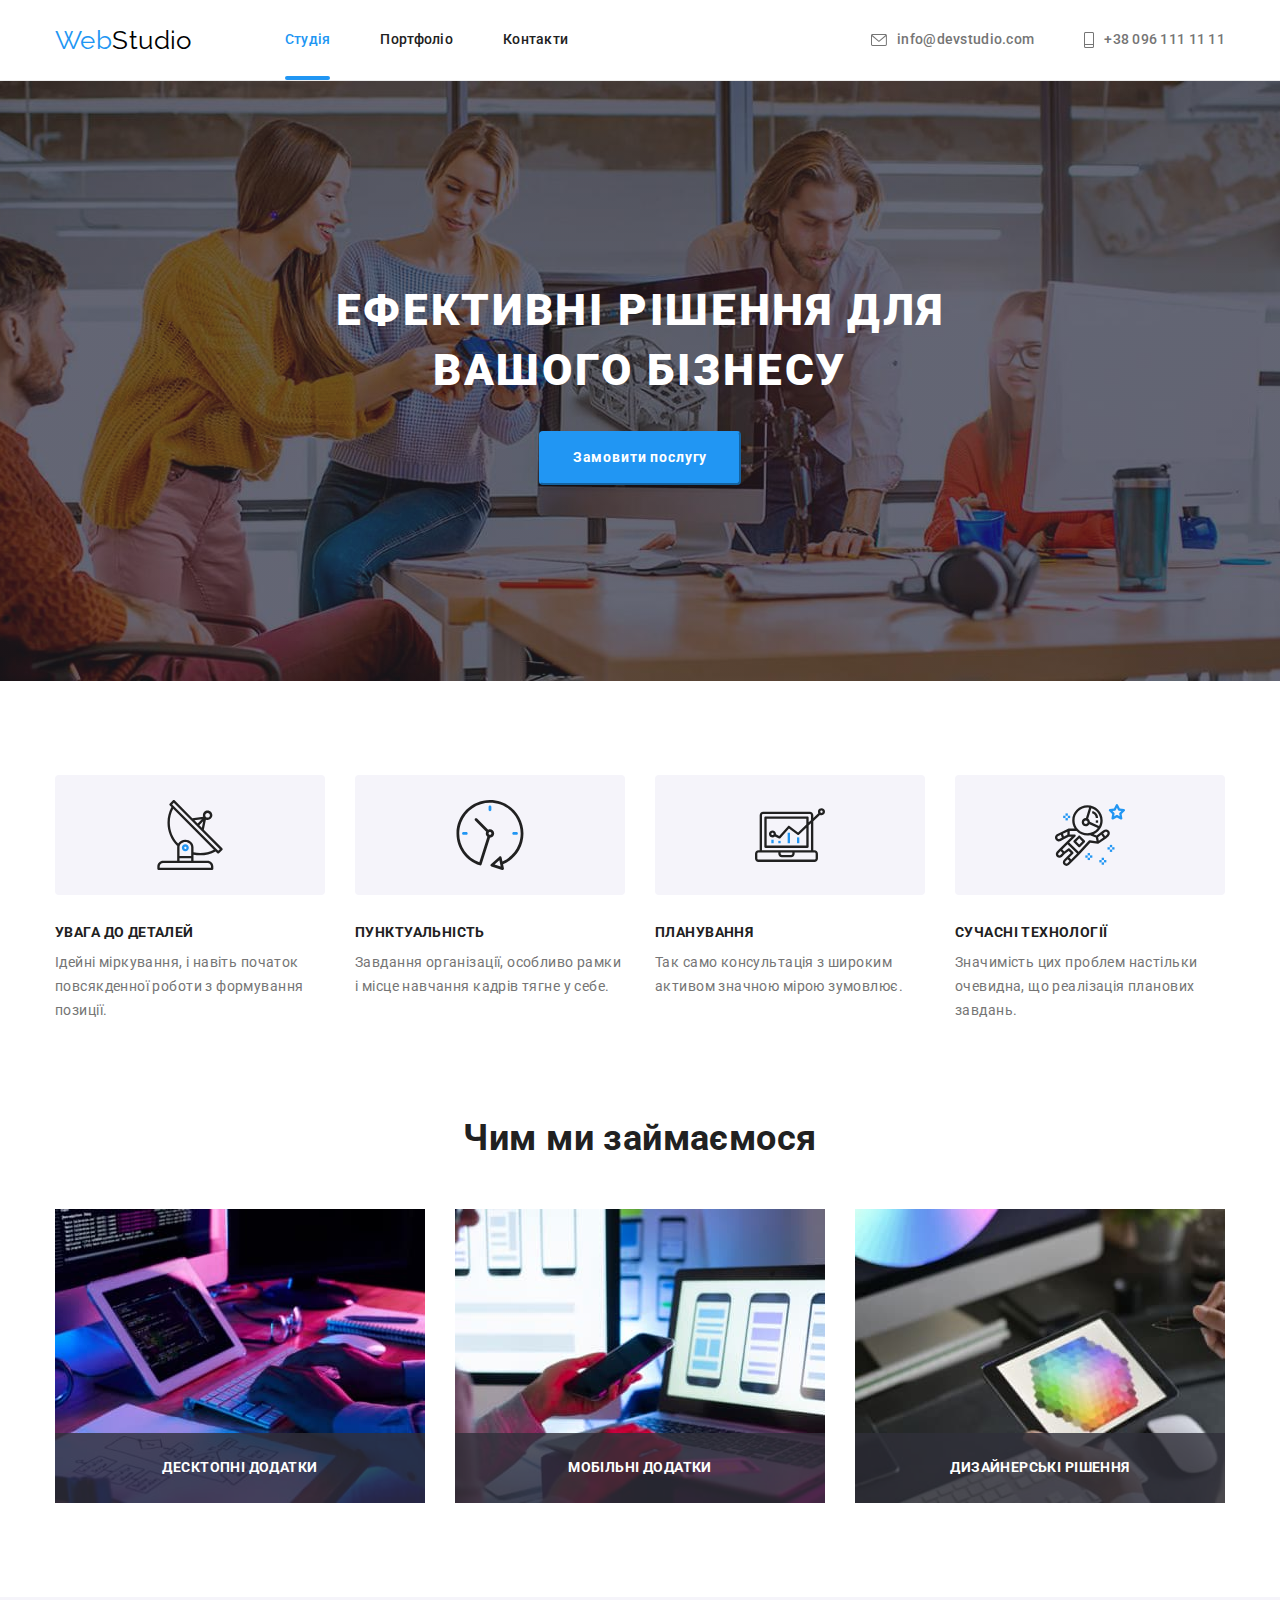
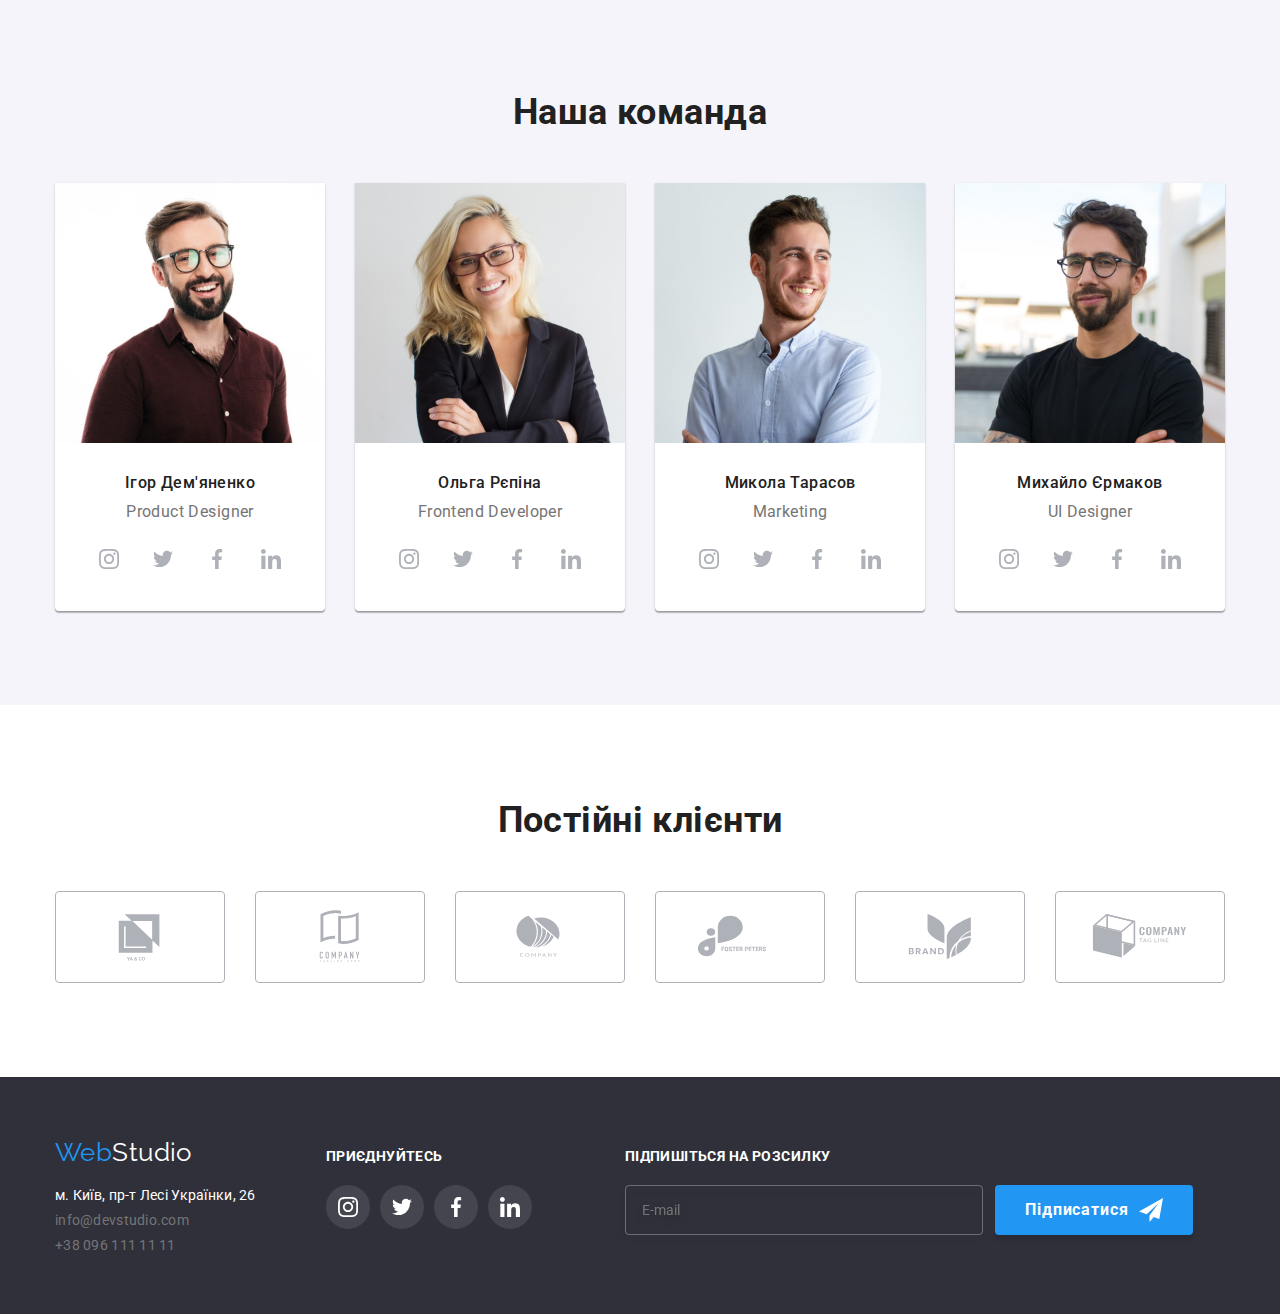
==== index.html @ 9e189b99 "д.з 6" ====
<!DOCTYPE html>
<html lang="uk">

<head>
  <meta charset="UTF-8" />
  <meta http-equiv="X-UA-Compatible" content="IE=edge" />
  <meta name="viewport" content="width=device-width, initial-scale=1.0" />
  <link href="https://fonts.googleapis.com/css2?family=Raleway:wght@700&family=Roboto:wght@400;500;700;900&display=swap"
    rel="stylesheet" />
  <link rel="stylesheet" href="./css/modern-normalize.css" />
  <link rel="stylesheet" href="./css/style.css" />
  <title>WebStudio</title>
</head>

<body>
  <!--шапка-->
  <header class="header">
    <div class="container">
      <nav class="nav-menu">
        <a class="logo" href="./index.html">Web<span>Studio</span></a>
        <ul class="nav-links">
          <li class="item">
            <a class="nav-link current" href="./index.html">Студія</a>
          </li>
          <li class="item">
            <a class="nav-link" href="./portfolio.html">Портфоліо</a>
          </li>
          <li class="item"><a class="nav-link" href="#">Контакти</a></li>
        </ul>
      </nav>
      <ul class="contact-links">
        <li class="item">
          <a class="contact-link" href="mailto:info@devstudio.com">
            <svg class="header-icon-mail">
              <use href="./images/sprites.svg#icon-mail"></use>
            </svg>info@devstudio.com</a>
        </li>
        <li class="item">
          <a class="contact-link" href="tel:+380961111111">
            <svg class="header-icon-phone">
              <use href="./images/sprites.svg#icon-phone"></use>
            </svg>+38 096 111 11 11</a>
        </li>
      </ul>
    </div>
  </header>
  <!--основна частина-->
  <main>
    <section class="hero overlay">
      <div class="container">
        <div class="hero-center">
          <h1 class="hero-title">Ефективні рішення для вашого бізнесу</h1>
          <button class="hero-button" type="button" data-modal-open>
            Замовити послугу
          </button>
        </div>
      </div>
    </section>
    <section class="work">
      <div class="container">
        <h2 class="visually-hidden">переваги</h2>
        <ul class="work-center">
          <li>
            <p class="work-card">
              <svg class="icon-work">
                <use href="./images/sprites.svg#icon-antenna"></use>
              </svg>
            </p>
            <h2 class="work-title">УВАГА ДО ДЕТАЛЕЙ</h2>
            <p class="work-text">
              Ідейні міркування, і навіть початок повсякденної роботи з
              формування позиції.
            </p>
          </li>
          <li>
            <p class="work-card">
              <svg class="icon-work">
                <use href="./images/sprites.svg#icon-clock"></use>
              </svg>
            </p>
            <h2 class="work-title">ПУНКТУАЛЬНІСТЬ</h2>
            <p class="work-text">
              Завдання організації, особливо рамки і місце навчання кадрів
              тягне у себе.
            </p>
          </li>
          <li>
            <p class="work-card">
              <svg class="icon-work">
                <use href="./images/sprites.svg#icon-diagram"></use>
              </svg>
            </p>
            <h2 class="work-title">ПЛАНУВАННЯ</h2>
            <p class="work-text">
              Так само консультація з широким активом значною мірою зумовлює.
            </p>
          </li>
          <li>
            <p class="work-card">
              <svg class="icon-work">
                <use href="./images/sprites.svg#icon-astronaut"></use>
              </svg>
            </p>
            <h2 class="work-title">СУЧАСНІ ТЕХНОЛОГІЇ</h2>
            <p class="work-text">
              Значимість цих проблем настільки очевидна, що реалізація
              планових завдань.
            </p>
          </li>
        </ul>
      </div>
    </section>
    <section class="work2">
      <div class="container">
        <h2 class="section-title">Чим ми займаємося</h2>

        <ul class="work-images">
          <li>
            <div class="work-img-pos">

              <img src="./images/img1_sec2.jpg" alt="крупний план-зображення-програміст-працюючий-його-робочий-офіс"
                width="370" />
              <p class="work-text-hov work-img-hov">Десктопні додатки</p>
            </div>
          </li>

          <li>
            <div class="work-img-pos">
              <img src="./images/img2_sec2.jpg"
                alt="веб-інтерфейс-дизайнери-розробляють-додаток-смартфони-команда-творці-працює-інтерфейс-мобільні телефони"
                width="370" />
              <p class="work-text-hov work-img-hov">Мобільні додатки</p>
            </div>
          </li>

          <li>
            <div class="work-img-pos">
              <img src="./images/img3_sec2.jpg" alt="креативний-художник-веб-дизайн-з-робочим-колір-графічним-планшетом"
                width="370" />
              <p class="work-text-hov work-img-hov">Дизайнерські рішення</p>
            </div>
          </li>
        </ul>
      </div>
    </section>

    <section class="team">
      <div class="container">
        <h2 class="section-title">Наша команда</h2>
        <ul class="team-cards">
          <li>
            <img src="./images/img1_sec3.jpg" alt="photo of a man" width="270" />
            <div class="team-card">
              <h3 class="team-name">Ігор Дем'яненко</h3>
              <p class="team-position">Product Designer</p>
              <ul class="social-icons">
                <li>
                  <a class="icon-cover" href=""><svg class="icon-social">
                      <use href="./images/sprites.svg#icon-instagram"></use>
                    </svg>
                  </a>
                </li>
                <li>
                  <a class="icon-cover" href=""><svg class="icon-social">
                      <use href="./images/sprites.svg#icon-twitter"></use>
                    </svg>
                  </a>
                </li>
                <li>
                  <a class="icon-cover" href=""><svg class="icon-social">
                      <use href="./images/sprites.svg#icon-facebook"></use>
                    </svg>
                  </a>
                </li>
                <li>
                  <a class="icon-cover" href=""><svg class="icon-social">
                      <use href="./images/sprites.svg#icon-linkedin"></use>
                    </svg>
                  </a>
                </li>
              </ul>
            </div>
          </li>

          <li>
            <img src="./images/img2_sec3.jpg" alt="photo of a women" width="270" />
            <div class="team-card">
              <h3 class="team-name">Ольга Рєпіна</h3>
              <p class="team-position">Frontend Developer</p>
              <ul class="social-icons">
                <li>
                  <a class="icon-cover" href=""><svg class="icon-social">
                      <use href="./images/sprites.svg#icon-instagram"></use>
                    </svg>
                  </a>
                </li>
                <li>
                  <a class="icon-cover" href=""><svg class="icon-social">
                      <use href="./images/sprites.svg#icon-twitter"></use>
                    </svg>
                  </a>
                </li>
                <li>
                  <a class="icon-cover" href=""><svg class="icon-social">
                      <use href="./images/sprites.svg#icon-facebook"></use>
                    </svg>
                  </a>
                </li>
                <li>
                  <a class="icon-cover" href=""><svg class="icon-social">
                      <use href="./images/sprites.svg#icon-linkedin"></use>
                    </svg>
                  </a>
                </li>
              </ul>
            </div>
          </li>

          <li>
            <img src="./images/img3_sec3.jpg" alt="photo of a man" width="270" />
            <div class="team-card">
              <h3 class="team-name">Микола Тарасов</h3>
              <p class="team-position">Marketing</p>
              <ul class="social-icons">
                <li>
                  <a class="icon-cover" href=""><svg class="icon-social">
                      <use href="./images/sprites.svg#icon-instagram"></use>
                    </svg>
                  </a>
                </li>
                <li>
                  <a class="icon-cover" href=""><svg class="icon-social">
                      <use href="./images/sprites.svg#icon-twitter"></use>
                    </svg>
                  </a>
                </li>
                <li>
                  <a class="icon-cover" href=""><svg class="icon-social">
                      <use href="./images/sprites.svg#icon-facebook"></use>
                    </svg>
                  </a>
                </li>
                <li>
                  <a class="icon-cover" href=""><svg class="icon-social">
                      <use href="./images/sprites.svg#icon-linkedin"></use>
                    </svg>
                  </a>
                </li>
              </ul>
            </div>
          </li>
          <li>
            <img src="./images/img4_sec3.jpg" alt="photo of a man" width="270" />
            <div class="team-card">
              <h3 class="team-name">Михайло Єрмаков</h3>
              <p class="team-position">UI Designer</p>
              <ul class="social-icons">
                <li>
                  <a class="icon-cover" href=""><svg class="icon-social">
                      <use href="./images/sprites.svg#icon-instagram"></use>
                    </svg>
                  </a>
                </li>
                <li>
                  <a class="icon-cover" href=""><svg class="icon-social">
                      <use href="./images/sprites.svg#icon-twitter"></use>
                    </svg>
                  </a>
                </li>
                <li>
                  <a class="icon-cover" href=""><svg class="icon-social">
                      <use href="./images/sprites.svg#icon-facebook"></use>
                    </svg>
                  </a>
                </li>
                <li>
                  <a class="icon-cover" href=""><svg class="icon-social">
                      <use href="./images/sprites.svg#icon-linkedin"></use>
                    </svg>
                  </a>
                </li>
              </ul>
            </div>
          </li>
        </ul>
      </div>
    </section>
    <section class="cliens">
      <div class="container">
        <h2 class="section-title">Постійні клієнти</h2>
        <ul class="icon-cliens">
          <li>
            <a class="icon-client-bg" href="">
              <svg class="icon-client">
                <use href="./images/sprites.svg#icon-client-1"></use>
              </svg>
            </a>
          </li>
          <li>
            <a class="icon-client-bg" href=""><svg class="icon-client">
                <use href="./images/sprites.svg#icon-client-2"></use>
              </svg></a>
          </li>
          <li>
            <a class="icon-client-bg" href=""><svg class="icon-client">
                <use href="./images/sprites.svg#icon-client-3"></use>
              </svg></a>
          </li>
          <li>
            <a class="icon-client-bg" href=""><svg class="icon-client">
                <use href="./images/sprites.svg#icon-client-4"></use>
              </svg></a>
          </li>
          <li>
            <a class="icon-client-bg" href=""><svg class="icon-client">
                <use href="./images/sprites.svg#icon-client-5"></use>
              </svg></a>
          </li>
          <li>
            <a class="icon-client-bg" href=""><svg class="icon-client">
                <use href="./images/sprites.svg#icon-client-6"></use>
              </svg></a>
          </li>
        </ul>
      </div>
    </section>
  </main>
  <!--футер-->
  <footer class="footer">
    <div class="container">
      <ul class="footer-tab">
        <li>
          <a class="logo-footer" href="./index.html">Web<span>Studio</span></a>
          <address>
            <ul>
              <li>
                <a class="contact-link footer-link adr-color" href="https://goo.gl/maps/jW1vsAmsS1k6WTaD8"
                  target="_blank" rel="noopener noreferrer">м. Київ, пр-т Лесі Українки, 26</a>
              </li>
              <li>
                <a class="contact-link footer-link" href="mailto:info@devstudio.com">info@devstudio.com</a>
              </li>
              <li>
                <a class="contact-link footer-link" href="tel:+380961111111">+38 096 111 11 11</a>
              </li>
            </ul>
          </address>
        </li>
        <li class="footer-tab-part2">
          <p class="footer-title">приєднуйтесь</p>
          <ul class="footer-social-icons">
            <li>
              <a class="footer-icon-cover" href="">
                <svg class="footer-icon-social">
                  <use href="./images/sprites.svg#icon-instagram"></use>
                </svg>
              </a>
            </li>

            <li>
              <a class="footer-icon-cover" href="">
                <svg class="footer-icon-social">
                  <use href="./images/sprites.svg#icon-twitter"></use>
                </svg>
              </a>
            </li>

            <li>
              <a class="footer-icon-cover" href="">
                <svg class="footer-icon-social">
                  <use href="./images/sprites.svg#icon-facebook"></use>
                </svg>
              </a>
            </li>

            <li>
              <a class="footer-icon-cover" href="">
                <svg class="footer-icon-social">
                  <use href="./images/sprites.svg#icon-linkedin"></use>
                </svg>
              </a>
            </li>
          </ul>
        </li>

        <li>
          <div class="footer-tab-part3">
            <p class="footer-title">Підпишіться на розсилку</p>
            <div class="footer-form">
              <form name="signup_form" autocomplete="on" novalidate>
                <label>
                  <input class="footer-input-mail" type="email" name="email" placeholder="E-mail" />
                </label>
              </form>

              <button class="footer-btn-sub" type="submit">Підписатися
                <svg class="footer-icon-telegr">
                  <use href="./images/sprites.svg#icon-telegram-icon"></use>
                </svg>
              </button>
            </div>
          </div>
        </li>
      </ul>
    </div>
  </footer>

  <div class="backdrop is-hidden" data-modal>
    <div class="modal">
      <button data-modal-close class="modal-btn">
        <svg class="modal-icon-close">
          <use href="./images/sprites.svg#icon-close"></use>
        </svg>
      </button>
      <div class="modal-form">
        <p class="modal-title">Залиште свої дані, ми вам передзвонимо</p>
        <form class="modal-form-items">
          <div class="modal-form-field">
            <label class="modal-form-label" for="username">
              Ім'я
              <div class="modal-icon-label">
                <input class="modal-input" type="text" id="username" name="username" required />
                <svg class="modal-icon-field" width="18" height="18">
                  <use href="./images/sprites.svg#icon-person-modal"></use>
                </svg>
              </div>

            </label>
          </div>
          <div class="modal-form-field">
            <label class="modal-form-label" for="tel">
              Телефон
              <div class="modal-icon-label">
                <input class="modal-input" type="tel" id="tel" name="tel" required />
                <svg class="modal-icon-field" width="18" height="18">
                  <use href="./images/sprites.svg#icon-phone-modal"></use>
                </svg>
              </div>
            </label>
          </div>
          <div class="modal-form-field">
            <label class="modal-form-label" for="email">
              Пошта
              <div class="modal-icon-label">
                <input class="modal-input" type="email" id="email" name="email">
                <svg class="modal-icon-field" width="18" height="18">
                  <use href="./images/sprites.svg#icon-email-modal"></use>
                </svg>
              </div>
            </label>
          </div>
          <div class="modal-form-field">
            <label class="modal-form-label" for="feedback">
              Коментар
              <textarea name="feedback" id="feedback" placeholder="Введіть текст"></textarea>
            </label>
          </div>

        </form>
        <div class="modal-checkbox">
          <input type="checkbox" id="privacy" name="privacy" value="true" class="modal-check visually-hidden" />
          <label for="privacy" class="modal-check-text">
            <p class="modal-privacy-text">Погоджуюся з розсилкою та приймаю
              <a class="offer-text" href="#">Умови договору</a>
            </p>
          </label>
        </div>
        <button class="modal-form-btn" type="submit">Відправити</button>

      </div>


    </div>
  </div>

  <script src="./js/modal.js"></script>
</body>

</html>
---- css/style.css ----
:root {
  --main-color: #212121;
  --second-color: #ffffff;
  --one-color: #000000;
  --two-color: #757575;
  --three-color: #f5f4fa;
  --line-color: #ececec;
  --line-color-second: #eeeeee;
  --main-btn-color: #2196f3;
  --main-bg-color: #2f303a;
  --icon-color: #afb1b8;
  --second-btn-color: #188CE8;
}

/*    утіліти */

body {
  font-family: "Roboto", sans-serif;
  font-size: 14px;
  line-height: 1.14;
  color: var(--main-color);
  background-color: var(--second-color);
  letter-spacing: 0.03em;
}

a {
  text-decoration: none;
  color: inherit;
}

ul {
  padding: 0;
  margin: 0;
  list-style: none;
}

p,
h1,
h2,
h3,
h4,
h5,
h6 {
  margin: 0;
}

button {
  cursor: pointer;
}

address {
  font-style: normal;
}

img {
  display: block;
}



.container {
  width: 1200px;
  padding-left: 15px;
  padding-right: 15px;
  margin-left: auto;
  margin-right: auto;
}

/*    header- index   */

.logo {
  font-family: "Raleway", sans-serif;
  font-size: 26px;
  line-height: 1.19;
  color: var(--main-btn-color);
  margin-right: 93px;
}

.logo>span {
  color: var(--one-color);
}

.nav-link {
  display: block;
  padding: 32px 0;
  position: relative;
  font-weight: 500;
  line-height: 1.14;
  letter-spacing: 0.02em;
  transition: color 250ms cubic-bezier(0.4, 0, 0.2, 1);
}

.nav-link:hover,
.nav-link:focus {
  color: var(--main-btn-color);
}

.current::after {
  content: "";
  position: absolute;
  width: 100%;
  height: 4px;
  background-color: var(--main-btn-color);
  border-radius: 2px;
  left: 0;
  bottom: 0;
}

.contact-link {
  display: flex;
  align-items: center;
  font-weight: 500;
  line-height: 1.14;
  letter-spacing: 0.02em;
  color: var(--two-color);
  transition: color 250ms cubic-bezier(0.4, 0, 0.2, 1);
}

.nav-links .item:not(:last-child),
.contact-links .item:not(:last-child) {
  margin-right: 50px;
}

.contact-link:hover,
.contact-link:focus {
  color: var(--main-btn-color);
}

.header-icon-mail {
  height: 12px;
  width: 16px;
  margin-right: 10px;
  fill: currentColor;
}

.header-icon-phone {
  width: 10px;
  height: 16px;
  margin-right: 10px;
  fill: currentColor;
}

.header .container {
  display: flex;
  align-items: center;
}

.header {
  border-bottom: 1px solid var(--line-color);
}

.nav-menu {
  display: flex;
  align-items: center;
}

.nav-links {
  display: flex;
}

.contact-links {
  display: flex;
  margin-left: auto;
}

.current {
  color: var(--main-btn-color);
}

/*   main - sections*/

.hero {
  background-color: var(--main-bg-color);
  padding: 200px 0;
  text-align: center;
}

.hero-title {
  margin-left: auto;
  margin-right: auto;
  margin-bottom: 30px;
  width: 696px;

  font-weight: 900;
  font-size: 44px;
  line-height: 1.36;
  letter-spacing: 0.06em;
  text-transform: uppercase;
  color: var(--second-color);
}

.hero-button {
  font-family: "Roboto";
  font-weight: 700;
  line-height: 2.14;
  letter-spacing: 0.06em;
  color: var(--second-color);
  border-color: var(--main-btn-color);
  padding: 10px 32px;
  background-color: var(--main-btn-color);
  box-shadow: 0px 4px 4px rgba(0, 0, 0, 0.15);
  border-radius: 4px;
  transition: color 250ms cubic-bezier(0.4, 0, 0.2, 1);
}

.hero-button:hover,
.hero-button:focus {
  color: var(--main-btn-color);
  background-color: var(--second-color);
  border-color: var(--main-btn-color);
}

.hero-button:active {
  color: var(--main-btn-color);
  background-color: var(--second-color);
  border-color: var(--main-btn-color);
}

.visually-hidden {
  border: 0;
  clip: rect(0 0 0 0);
  height: 1px;
  margin: -1px;
  overflow: hidden;
  padding: 0;
  position: absolute;
  width: 1px;
}

/*                    section  work                           */

.work {
  background-color: var(--second-color);
  text-align: start;
  padding: 94px 0;
}

.work2 {
  background-color: var(--second-color);
  text-align: start;
}

.work-center {
  display: flex;
}

.work-center>li {
  width: 270px;
}

.work-center>li:not(:last-child) {
  margin-right: 30px;
}

.work-card {
  display: flex;
  justify-content: center;
  align-items: center;

  width: 270px;
  height: 120px;
  background-color: var(--three-color);
  border-radius: 4px;
}

.icon-work {
  width: 70px;
  height: 70px;
}

.work-title {
  margin-top: 30px;
  margin-bottom: 10px;
  font-size: 14px;
  text-transform: uppercase;
}

.work-text {
  line-height: 1.71;
  color: var(--two-color);
}

.section-title {
  text-align: center;
  font-size: 36px;
  line-height: 1.17;
  margin-bottom: 50px;
}

.work-images {
  display: flex;
}

.work-img-pos {
  position: relative;
  display: flex;
  margin-right: 30px;
  margin-bottom: 94px;
}

.work-img-hov {
  position: relative;
}

.work-text-hov {
  position: absolute;
  left: 0;
  bottom: 0;

  display: flex;
  align-items: center;
  justify-content: center;

  height: 70px;
  width: 100%;

  font-weight: 700;
  line-height: 1.14;
  text-transform: uppercase;
  color: var(--second-color);

  background-color: rgba(47, 48, 58, 0.8);
}

/*   section- team  */

.team {
  background-color: var(--three-color);
  padding: 94px 0;
}

.team-cards {
  display: flex;
}

.team-cards>li {
  text-align: center;
  width: 270px;
  background-color: var(--second-color);
  box-shadow: 0px 1px 3px rgba(0, 0, 0, 0.12), 0px 1px 1px rgba(0, 0, 0, 0.14),
    0px 2px 1px rgba(0, 0, 0, 0.2);
  border-radius: 0px 0px 4px 4px;
}

.team-cards>li:not(:last-child) {
  margin-right: 30px;
}

.team-card {
  padding: 30px 0;
}

.team-name {
  font-weight: 500;
  font-size: 16px;
  line-height: 1.19;
}

.team-position {
  margin-top: 10px;
  font-size: 16px;
  line-height: 1.19;
  color: var(--two-color);
}

.social-icons {
  display: flex;
  margin-top: 16px;
  padding: 0 32px;
  gap: 10px;
}

.icon-social {
  height: 20px;
  width: 20px;
  fill: var(--icon-color);
  transition: fill 250ms cubic-bezier(0.4, 0, 0.2, 1);
}

.icon-cover {
  height: 44px;
  width: 44px;
  color: var(--second-color);
  background-color: transparent;
  border-radius: 50%;
  display: flex;
  justify-content: center;
  align-items: center;
  transition: background-color 250ms cubic-bezier(0.4, 0, 0.2, 1);
}

.icon-cover:hover,
.icon-cover:focus {
  background-color: var(--main-btn-color);
}

.icon-cover:hover .icon-social,
.icon-cover:focus .icon-social {
  fill: var(--second-color);
}

.cliens {
  background-color: var(--second-color);
  padding: 94px 0;
}

.icon-cliens {
  display: flex;
  justify-content: center;
  align-items: center;
}

.icon-client-bg {
  display: flex;
  justify-content: center;
  align-items: center;
  border: 1px solid #afb1b8;
  border-radius: 4px;
  width: 170px;
  height: 92px;
  cursor: pointer;
  transition: border 250ms cubic-bezier(0.4, 0, 0.2, 1);
}

.icon-client {
  display: flex;
  height: 60px;
  width: 106px;
  fill: var(--icon-color);
  transition: fill 250ms cubic-bezier(0.4, 0, 0.2, 1);
}

.icon-client-bg:hover,
.icon-client-bg:focus {
  border: 1px solid var(--main-btn-color);
}

.icon-client-bg:hover .icon-client,
.icon-client-bg:focus .icon-client {
  fill: var(--main-btn-color);
}

.icon-cliens>li:not(:last-child) {
  margin-right: 30px;
}

/*                     footer                      */

.footer {
  padding: 60px 0;
  background-color: var(--main-bg-color);
}

address {
  margin-top: 20px;
}

address>ul>li:not(:last-child) {
  margin-bottom: 9px;
}

.logo-footer {
  font-family: "Raleway", sans-serif;
  font-size: 26px;
  line-height: 1.19;
  color: var(--main-btn-color);
}

.footer-link {
  font-weight: 400;
}

.logo-footer>span {
  color: var(--second-color);
}

.adr-color {
  color: var(--second-color);
}

.footer-tab {
  display: flex;
}

.footer-tab-part2 {
  margin-left: 70px;
}

.footer-title {
  font-weight: 700;
  text-transform: uppercase;
  color: var(--second-color);
  margin-bottom: 20px;
  margin-top: 12px;
}

.footer-icon-cover {
  display: flex;
  height: 44px;
  width: 44px;
  border-radius: 50%;
  background-color: rgba(255, 255, 255, 0.1);
  align-items: center;
  justify-content: center;
  transition: background-color 250ms cubic-bezier(0.4, 0, 0.2, 1);
}

.footer-social-icons>li {
  margin-left: 10px;
  display: flex;
  align-items: center;
  justify-content: center;
}

.footer-social-icons>li:first-child {
  margin-left: 0;
}

.footer-social-icons {
  display: flex;
}

.footer-icon-social {
  display: flex;
  height: 20px;
  width: 20px;
  fill: var(--second-color);
}

.footer-icon-cover:hover,
.footer-icon-cover:focus {
  background-color: var(--main-btn-color);
}

.footer-tab-part3 {
  margin-left: 93px;
}

.footer-input-mail {
  display: flex;
  align-items: center;
  justify-content: center;
  width: 358px;
  height: 50px;
  padding-left: 16px;
  background-color: transparent;
  border: 1px solid rgba(255, 255, 255, 0.3);
  filter: drop-shadow(0px 4px 4px rgba(0, 0, 0, 0.15));
  border-radius: 4px;
}

.footer-form {
  display: flex;

}

.footer-btn-sub {
  padding: 10px 28px;
  background-color: var(--main-btn-color);
  border-color: transparent;
  margin-left: 12px;
  box-shadow: 0px 4px 4px rgba(0, 0, 0, 0.15);
  border-radius: 4px;
  font-weight: 700;
  font-size: 16px;
  line-height: 1, 875;
  display: flex;
  align-items: center;
  text-align: center;
  letter-spacing: 0.06em;
  color: var(--second-color);
  transition: color 250ms cubic-bezier(0.4, 0, 0.2, 1),
    background-color 250ms cubic-bezier(0.4, 0, 0.2, 1);
}

.footer-btn-sub:hover,
.footer-btn-sub:focus {
  color: var(--main-btn-color);
  background-color: var(--second-color);
}

.footer-icon-telegr {
  display: block;
  margin-left: 10px;
  fill: var(--second-color);
  width: 24px;
  height: 24px;
  transition: fill 250ms cubic-bezier(0.4, 0, 0.2, 1);
}

.footer-btn-sub:hover .footer-icon-telegr,
.footer-btn-sub:focus .footer-icon-telegr {
  fill: var(--main-btn-color);
}


/*                            portfolio                                - main */

.projects {
  background-color: var(--second-color);
  padding: 94px 0;
}

.projects-btn {
  display: flex;
  justify-content: center;
}

.projects-btn>li:not(:last-child) {
  margin-right: 8px;
}

.item-btn {
  font-family: "Roboto";
  padding: 4px 22px;
  font-weight: 500;
  font-size: 16px;
  line-height: 1.625;
  background-color: var(--three-color);
  border-color: transparent;
  border-radius: 4px;
  transition: transform 250ms cubic-bezier(0.4, 0, 0.2, 1),
    border-color 250ms cubic-bezier(0.4, 0, 0.2, 1),
    box-shadow 250ms cubic-bezier(0.4, 0, 0.2, 1);
}

.current-btn {
  color: var(--second-color);
  background-color: var(--main-btn-color);
}

.total-btn {
  padding: 4px 25px;
}

.item-btn:hover,
.item-btn:focus {
  color: var(--second-color);
  background-color: var(--main-btn-color);
  border-color: var(--main-btn-color);
  box-shadow: 0px 3px 1px rgba(0, 0, 0, 0.1), 0px 1px 2px rgba(0, 0, 0, 0.08),
    0px 2px 2px rgba(0, 0, 0, 0.12);
}

.project-cards {
  display: flex;
  flex-wrap: wrap;
  margin-top: 34px;
  gap: 30px;
}

.project-card {
  display: block;
  flex-basis: calc((100% - 60px) / 3);
  background-color: var(--second-color);
  transition: box-shadow 250ms cubic-bezier(0.4, 0, 0.2, 1);
}

.project-card:hover,
.project-card:focus {
  box-shadow: 0px 1px 1px rgba(0, 0, 0, 0.12), 0px 4px 4px rgba(0, 0, 0, 0.06),
    1px 4px 6px rgba(0, 0, 0, 0.16);
}



.project-card-img {
  position: relative;
  overflow: hidden;
}

.card-item {
  padding: 20px 24px;
  border-left: 1px solid var(--line-color);
  border-right: 1px solid var(--line-color);
  border-bottom: 1px solid var(--line-color);
}

.prject-card-hov {
  position: absolute;
  transform: translateY(0);
  background-color: rgba(33, 150, 243, 0.9);
  padding: 63px 24px;

  font-size: 18px;
  line-height: 1.56;
  color: var(--second-color);

  transition: transform 0.25s cubic-bezier(0.4, 0, 0.2, 1);
}

.project-card:hover .prject-card-hov,
.project-card:focus .prject-card-hov {
  transform: translateY(-100%);
}

.project-title {
  font-weight: 700;
  font-size: 18px;
  line-height: 2;
  letter-spacing: 0.06em;
}

.project-type {
  margin-top: 4px;
  font-size: 16px;
  line-height: 1.875;
  color: var(--two-color);
}

.overlay {
  max-width: 1600px;
  height: 600px;
  margin: 0 auto;
  background-image: linear-gradient(to left,
      rgba(47, 48, 58, 0.4),
      rgba(47, 48, 58, 0.4)),
    url(../images/hero-bg.jpg);
  background-repeat: no-repeat;
  background-position: center;
  background-size: cover;
}

/*         modal                  */
.backdrop {
  position: fixed;
  top: 0;
  left: 0;
  width: 100%;
  height: 100%;
  background-color: rgba(0, 0, 0, 0.2);
  transition: opacity 0.5s ease-in-out, visibility 0.5s ease-in-out;
  ;
}

.modal {
  position: absolute;
  top: 50%;
  left: 50%;
  transform: translate(-50%, -50%);

  width: 528px;
  height: 581px;

  background-color: var(--second-color);
  box-shadow: 0px 1px 3px rgba(0, 0, 0, 0.12), 0px 1px 1px rgba(0, 0, 0, 0.14),
    0px 2px 1px rgba(0, 0, 0, 0.2);
  border-radius: 4px;
  transform: translate(-50%, -50%) scale(1) rotate(0);
  transition: transform 0.25s linear, border-radius 0.25s ease-in-out;
}

.backdrop.is-hidden .modal {
  transform: translate(-50%, -50%) scale(0) rotate(180deg);
  border-radius: 10%;
}

.modal-btn {
  position: absolute;
  right: 8px;
  top: 8px;
  width: 30px;
  height: 30px;
  border-radius: 50%;
  border: 1px solid rgba(0, 0, 0, 0.1);
  background-color: var(--second-color);
  display: flex;
  justify-content: center;
  align-items: center
}

.modal-icon-close {
  display: flex;
  height: 18px;
  width: 18px;
  fill: var(--one-color);
  transition: fill 0.25s cubic-bezier(0.4, 0, 0.2, 1);
}

.modal-btn:hover .modal-icon-close,
.modal-btn:hover .modal-icon-close {
  fill: var(--main-btn-color);
}


.backdrop.is-hidden {
  opacity: 0;
  pointer-events: none;
  visibility: hidden;
}

.modal-form {
  display: flex;
  flex-direction: column;
  margin: 35px 45px 45px;
}

.modal-title {
  font-weight: 700;
  font-size: 20px;
  line-height: 1.15;
  text-align: center;
  color: var(--main-color);
  margin-bottom: 12px;
}

.modal-form-items {
  display: flex;
  flex-direction: column;
}

.modal-form-btn {
  font-weight: 700;
  font-size: 16px;
  line-height: 1, 875;
  box-shadow: 0px 4px 4px rgba(0, 0, 0, 0.15);
  border-radius: 4px;
  border-color: transparent;
  padding: 10px 54px;
  margin-top: 30px;
  display: flex;
  margin-left: auto;
  margin-right: auto;
  letter-spacing: 0.06em;
  background-color: var(--main-btn-color);
  color: var(--second-color);
}

.modal-form-btn:hover,
.modal-form-btn:focus {
  background-color: var(--second-btn-color);
}

.modal-input {
  width: 100%;
  height: 40px;
  padding-left: 42px;
  border: 1px solid rgba(33, 33, 33, 0.2);
  border-radius: 4px;
  outline: none;
}

.modal-icon-label {
  position: relative;
  margin-top: 4px;
  margin-bottom: 10px;
}

.modal-icon-field {
  fill: var(--main-color);
  margin-left: 12px;
  position: absolute;
  left: 0;
  top: 50%;
  transform: translateY(-50%);
}

.modal-input:hover,
.modal-form-label>textarea:hover {
  border-color: var(--main-btn-color);
}

.modal-input:hover+.modal-icon-field {
  fill: var(--main-btn-color);
}

.modal-form-label>textarea {
  width: 100%;
  height: 120px;
  margin-top: 4px;
  padding: 12px 16px;
  border: 1px solid rgba(33, 33, 33, 0.2);
  border-radius: 4px;
  resize: none;
  outline: none;
}

.modal-form-label {
  font-size: 12px;
  line-height: 1.27;
  letter-spacing: 0.01em;
  color: var(--two-color);
  margin-bottom: 4px;
}

.modal-privacy-text {
  font-size: 14px;
  line-height: 1.71;
  color: var(--two-color);
  display: flex;
  align-items: center;
  padding-left: 8px;
}

.modal-privacy-text>a {
  margin-left: 5px;
}

.offer-text {
  color: var(--main-btn-color);
}

.modal-checkbox {
  display: flex;
  align-items: center;
  margin-left: 12px;
}

.modal-check-text {
  display: flex;
  align-items: center;
  margin-top: 20px;
}

.modal-check-text:before {
  content: '';
  height: 15px;
  width: 16px;
  border-radius: 3px;
  border: 1.8px solid var(--main-color);
  display: block;
  background-color: var(--second-color)
}

.modal-check:checked+.modal-check-text:before {
  background-color: var(--main-btn-color);
  border-color: transparent;
  background-image: url(../images/check.svg);
  background-repeat: no-repeat;
  background-position: center;
}
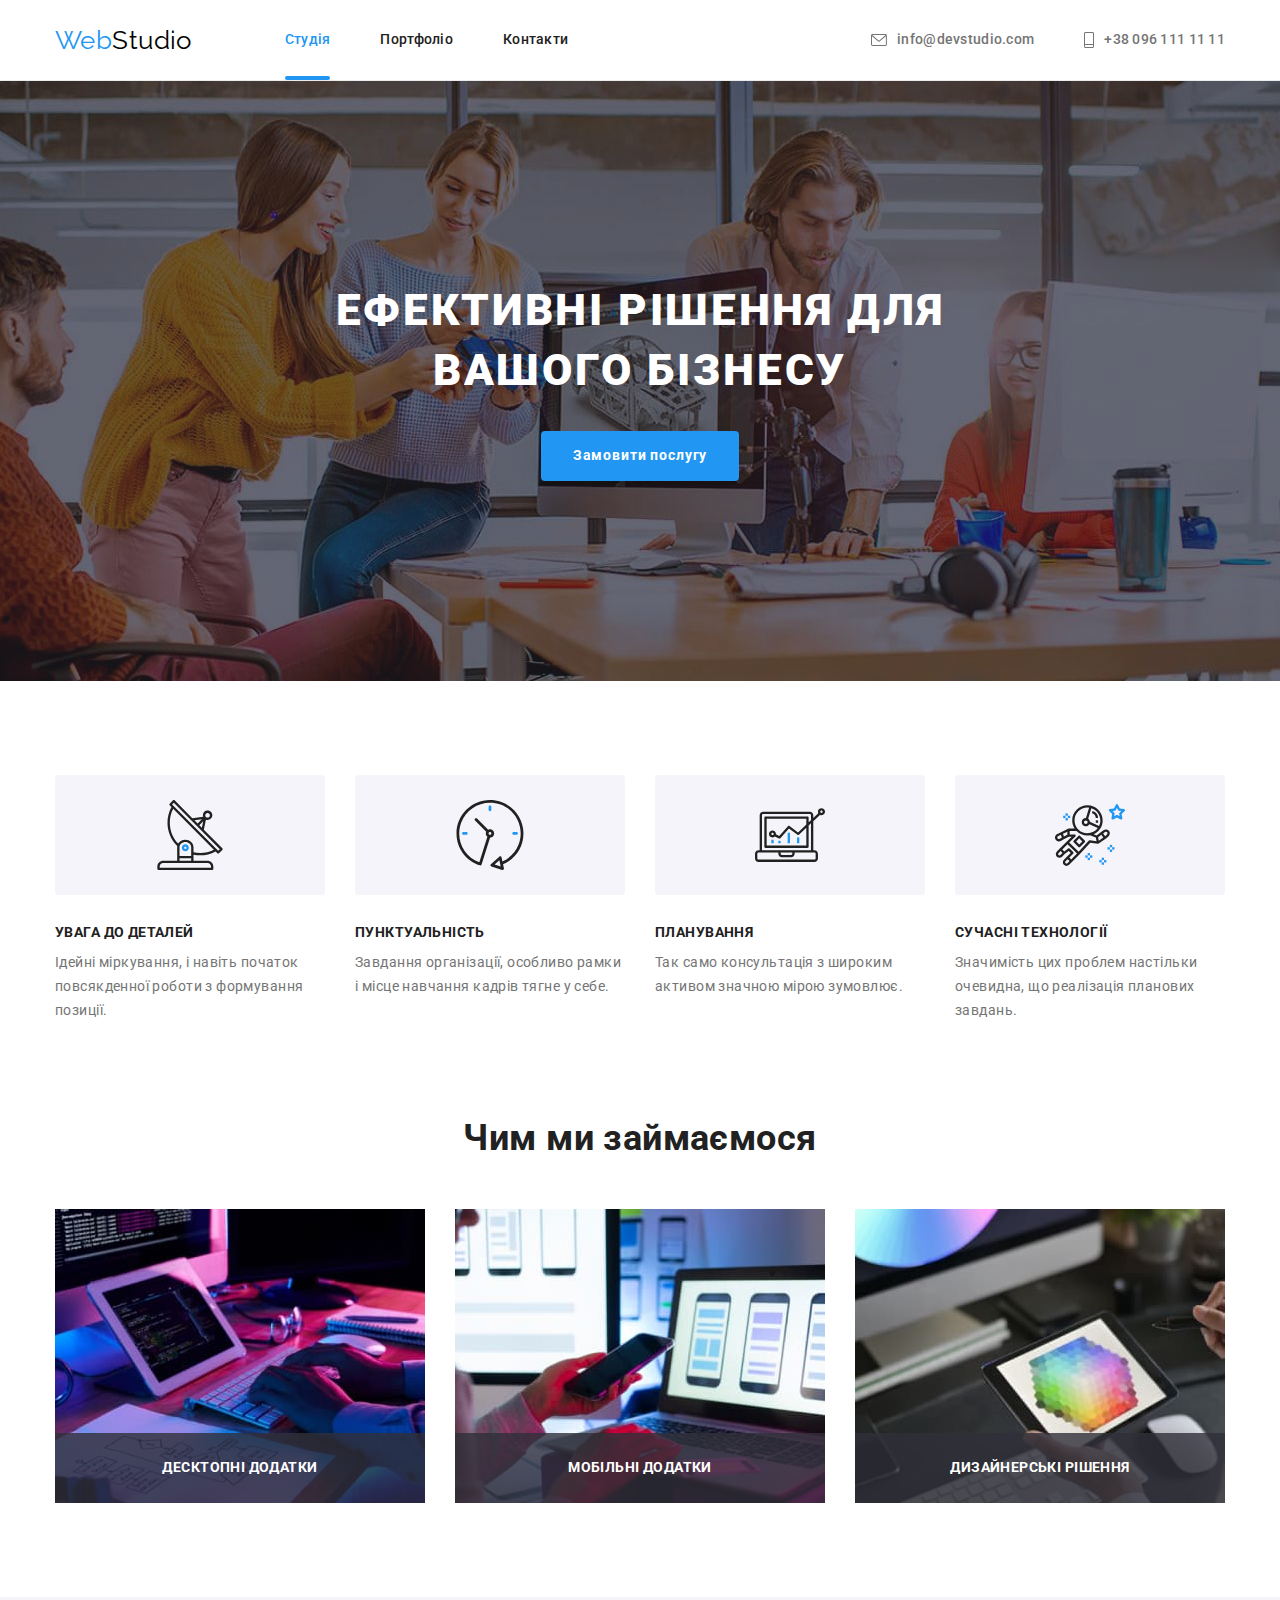
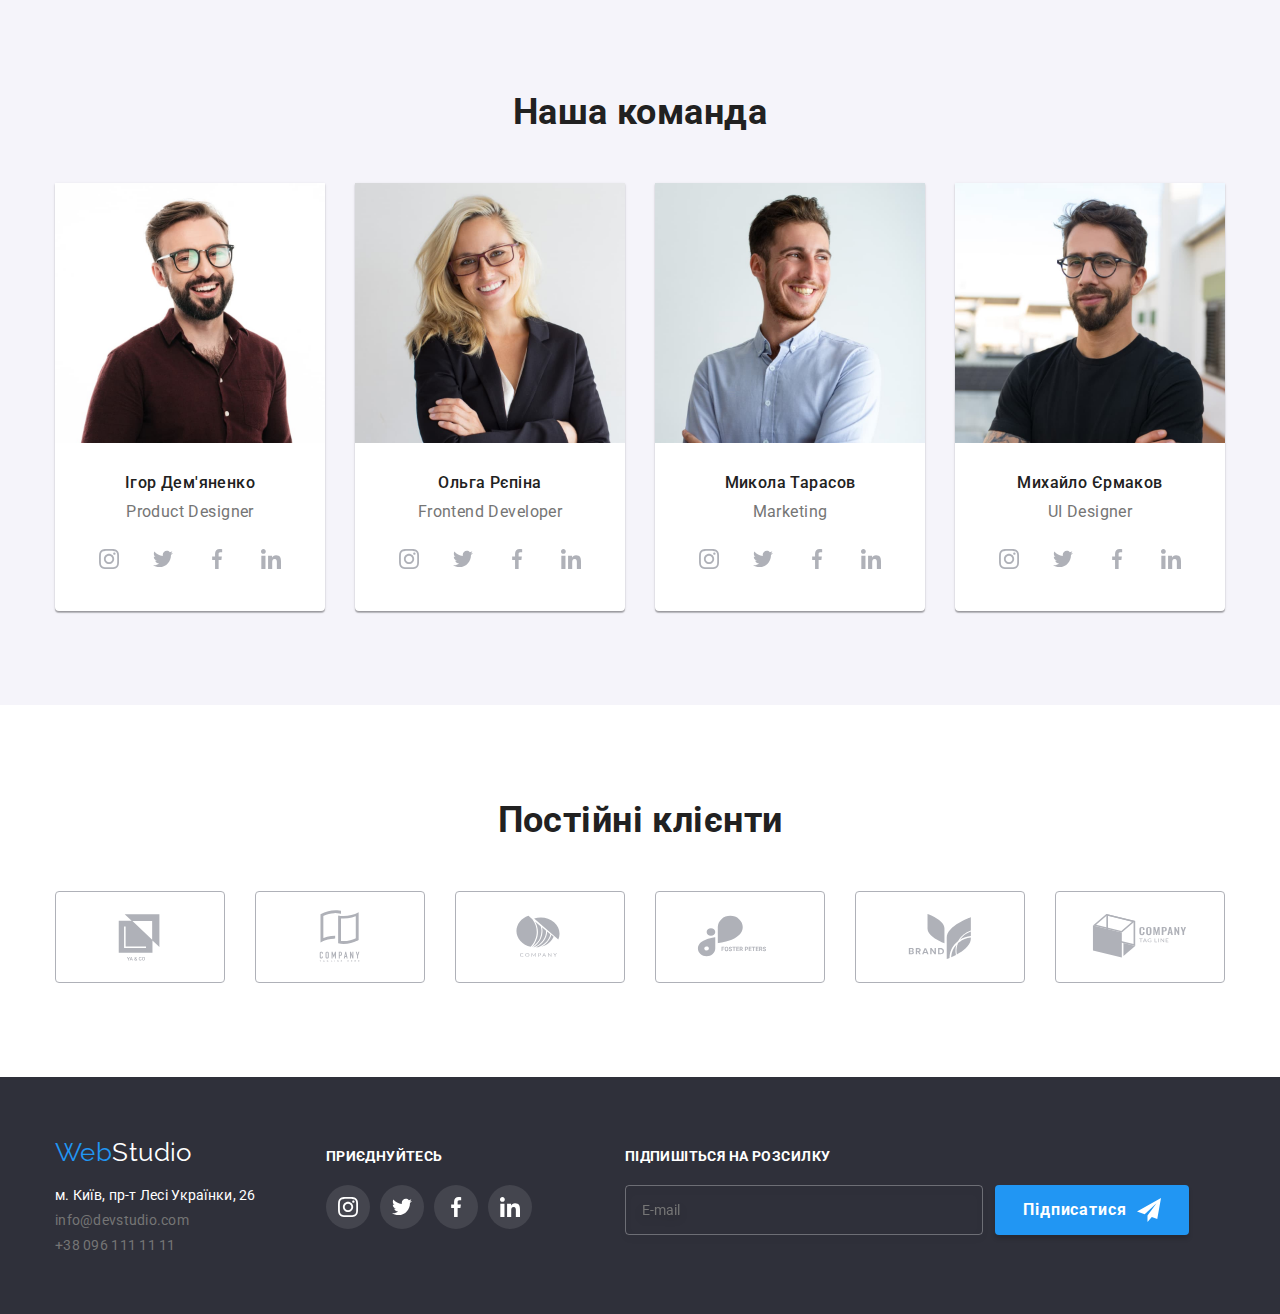
==== commit 64c077d2: "виправлення -1" ====
--- a/index.html
+++ b/index.html
@@ -117,7 +117,6 @@
         <ul class="work-images">
           <li>
             <div class="work-img-pos">
-
               <img src="./images/img1_sec2.jpg" alt="крупний план-зображення-програміст-працюючий-його-робочий-офіс"
                 width="370" />
               <p class="work-text-hov work-img-hov">Десктопні додатки</p>
@@ -382,23 +381,23 @@
             </li>
           </ul>
         </li>
-
         <li>
           <div class="footer-tab-part3">
             <p class="footer-title">Підпишіться на розсилку</p>
-            <div class="footer-form">
-              <form name="signup_form" autocomplete="on" novalidate>
-                <label>
-                  <input class="footer-input-mail" type="email" name="email" placeholder="E-mail" />
-                </label>
-              </form>
-
-              <button class="footer-btn-sub" type="submit">Підписатися
+
+            <form name="signup_form" class="footer-form">
+              <label for="email">
+                <input class="footer-input-mail" id="email" type="email" name="email" placeholder="E-mail" />
+              </label>
+
+              <button class="footer-btn-sub" type="submit">
+                Підписатися
                 <svg class="footer-icon-telegr">
                   <use href="./images/sprites.svg#icon-telegram-icon"></use>
                 </svg>
               </button>
-            </div>
+            </form>
+
           </div>
         </li>
       </ul>
@@ -424,7 +423,6 @@
                   <use href="./images/sprites.svg#icon-person-modal"></use>
                 </svg>
               </div>
-
             </label>
           </div>
           <div class="modal-form-field">
@@ -442,7 +440,7 @@
             <label class="modal-form-label" for="email">
               Пошта
               <div class="modal-icon-label">
-                <input class="modal-input" type="email" id="email" name="email">
+                <input class="modal-input" type="email" id="email" name="email" />
                 <svg class="modal-icon-field" width="18" height="18">
                   <use href="./images/sprites.svg#icon-email-modal"></use>
                 </svg>
@@ -456,20 +454,19 @@
             </label>
           </div>
 
+          <div class="modal-checkbox">
+            <input type="checkbox" id="privacy" name="privacy" value="true" class="modal-check visually-hidden"
+              required />
+            <label for="privacy" class="modal-check-text">
+              <p class="modal-privacy-text">
+                Погоджуюся з розсилкою та приймаю
+                <a class="offer-text" href="#">Умови договору</a>
+              </p>
+            </label>
+          </div>
+          <button class="modal-form-btn" type="submit">Відправити</button>
         </form>
-        <div class="modal-checkbox">
-          <input type="checkbox" id="privacy" name="privacy" value="true" class="modal-check visually-hidden" />
-          <label for="privacy" class="modal-check-text">
-            <p class="modal-privacy-text">Погоджуюся з розсилкою та приймаю
-              <a class="offer-text" href="#">Умови договору</a>
-            </p>
-          </label>
-        </div>
-        <button class="modal-form-btn" type="submit">Відправити</button>
-
-      </div>
-
-
+      </div>
     </div>
   </div>
 
--- a/css/style.css
+++ b/css/style.css
@@ -46,6 +46,7 @@
 
 button {
   cursor: pointer;
+  border: none;
 }
 
 address {
@@ -494,6 +495,10 @@
   margin-top: 12px;
 }
 
+.footer-form {
+  display: flex;
+}
+
 .footer-icon-cover {
   display: flex;
   height: 44px;
@@ -549,15 +554,10 @@
   border-radius: 4px;
 }
 
-.footer-form {
-  display: flex;
-
-}
 
 .footer-btn-sub {
   padding: 10px 28px;
   background-color: var(--main-btn-color);
-  border-color: transparent;
   margin-left: 12px;
   box-shadow: 0px 4px 4px rgba(0, 0, 0, 0.15);
   border-radius: 4px;
@@ -571,13 +571,10 @@
   color: var(--second-color);
   transition: color 250ms cubic-bezier(0.4, 0, 0.2, 1),
     background-color 250ms cubic-bezier(0.4, 0, 0.2, 1);
-}
-
-.footer-btn-sub:hover,
-.footer-btn-sub:focus {
-  color: var(--main-btn-color);
-  background-color: var(--second-color);
-}
+  display: flex;
+
+  }
+
 
 .footer-icon-telegr {
   display: block;
@@ -588,10 +585,7 @@
   transition: fill 250ms cubic-bezier(0.4, 0, 0.2, 1);
 }
 
-.footer-btn-sub:hover .footer-icon-telegr,
-.footer-btn-sub:focus .footer-icon-telegr {
-  fill: var(--main-btn-color);
-}
+
 
 
 /*                            portfolio                                - main */
@@ -922,7 +916,7 @@
   background-color: var(--second-color)
 }
 
-.modal-check:checked+.modal-check-text:before {
+.modal-check:checked + .modal-check-text:before {
   background-color: var(--main-btn-color);
   border-color: transparent;
   background-image: url(../images/check.svg);
